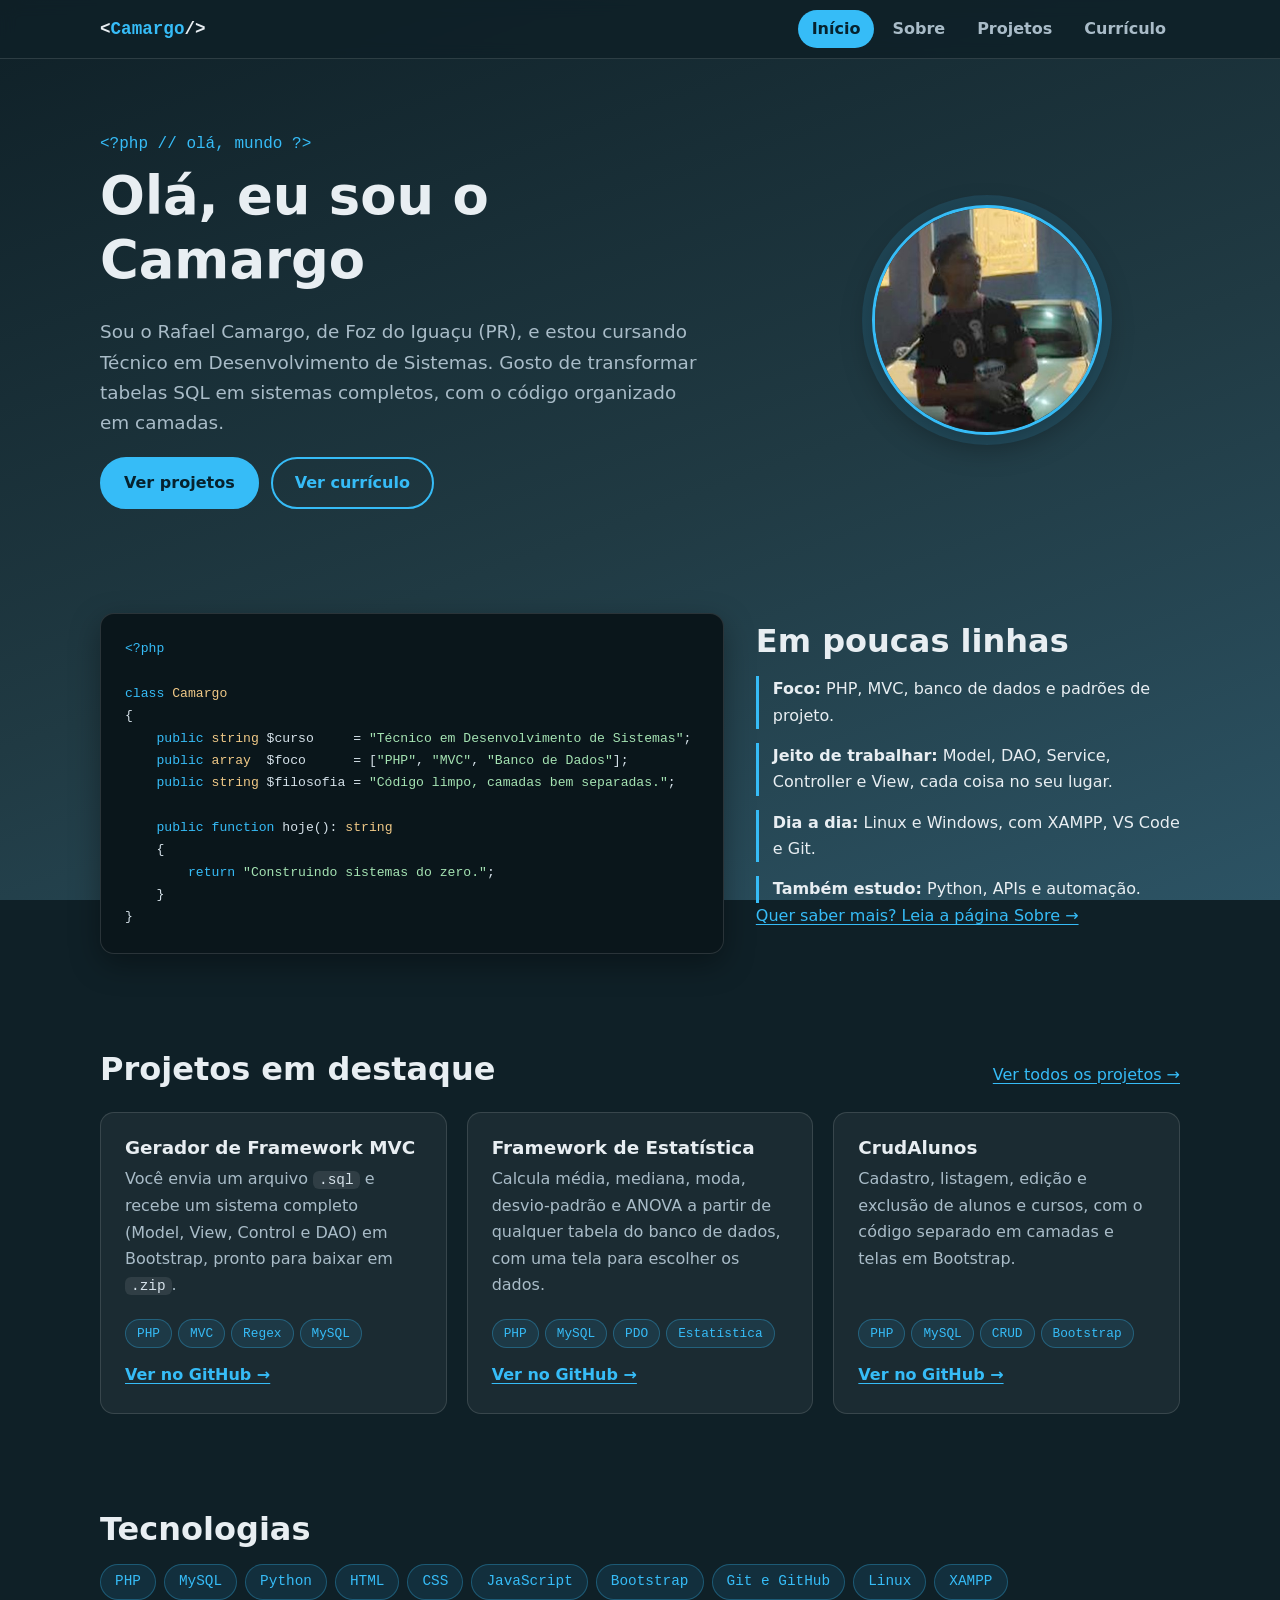
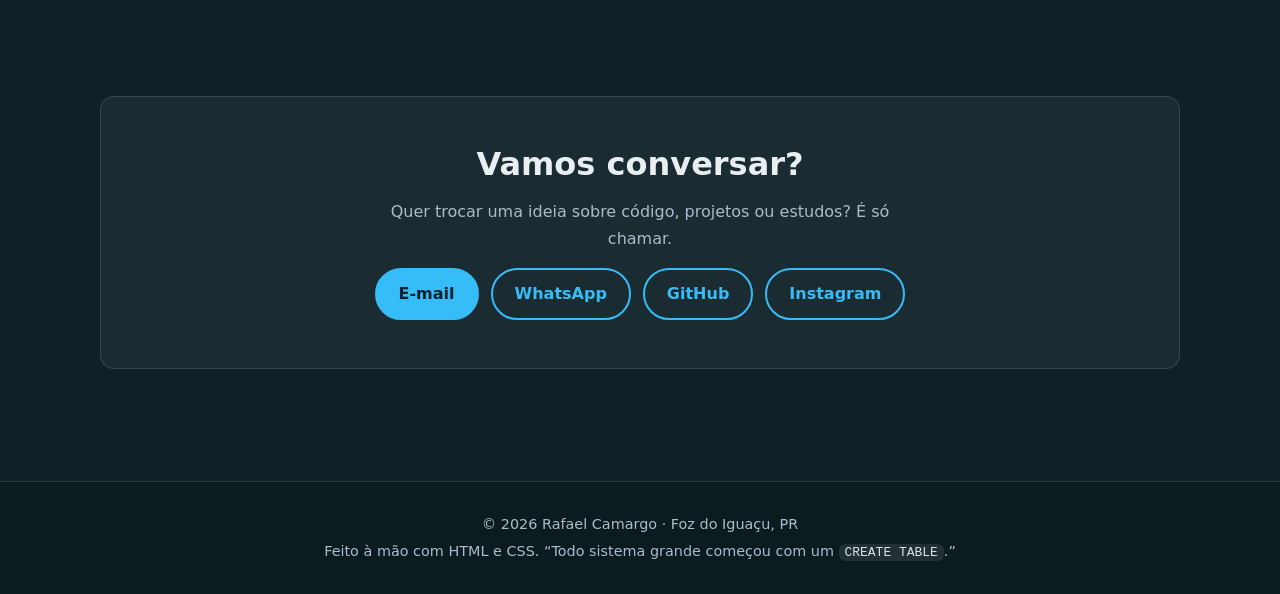
==== index.html @ 54883dc6 "Portfólio pessoal: página inicial, sobre, projetos e currículo Site estático feito só com HTML e CSS" ====
<!DOCTYPE html>
<html lang="pt-BR">
<head>
    <meta charset="UTF-8">
    <meta name="viewport" content="width=device-width, initial-scale=1">
    <title>Rafael Camargo | Portfólio</title>
    <meta name="description" content="Portfólio de Rafael Camargo, estudante de Desenvolvimento de Sistemas de Foz do Iguaçu (PR). PHP, MVC, banco de dados e Python.">
    <meta name="theme-color" content="#0f2027">

    <!-- Pré-visualização do link (WhatsApp, LinkedIn, etc.) -->
    <link rel="canonical" href="https://default138.github.io/">
    <meta property="og:type" content="website">
    <meta property="og:locale" content="pt_BR">
    <meta property="og:site_name" content="Rafael Camargo">
    <meta property="og:title" content="Rafael Camargo | Portfólio">
    <meta property="og:description" content="Estudante de Desenvolvimento de Sistemas de Foz do Iguaçu (PR). PHP, MVC, banco de dados e Python.">
    <meta property="og:url" content="https://default138.github.io/">
    <meta property="og:image" content="https://default138.github.io/img/foto.jpg">
    <meta property="og:image:alt" content="Foto de Rafael Camargo">
    <meta name="twitter:card" content="summary">

    <link rel="icon" type="image/svg+xml" href="img/favicon.svg">
    <link rel="stylesheet" href="css/style.css">
</head>
<body>

    <a class="skip-link" href="#conteudo">Pular para o conteúdo</a>

    <header class="site-header">
        <div class="container">
            <a class="brand" href="index.html">&lt;<span>Camargo</span>/&gt;</a>
            <nav aria-label="Menu principal">
                <ul class="nav">
                    <li><a href="index.html" aria-current="page">Início</a></li>
                    <li><a href="sobre.html">Sobre</a></li>
                    <li><a href="projetos.html">Projetos</a></li>
                    <li><a href="curriculo.html">Currículo</a></li>
                </ul>
            </nav>
        </div>
    </header>

    <main id="conteudo">

        <!-- Apresentação -->
        <section class="container hero">
            <div>
                <p class="kicker">&lt;?php // olá, mundo ?&gt;</p>
                <h1>Olá, eu sou o Camargo</h1>
                <p class="lead">
                    Sou o Rafael Camargo, de Foz do Iguaçu (PR), e estou cursando Técnico em Desenvolvimento de Sistemas.
                    Gosto de transformar tabelas SQL em sistemas completos, com o código organizado em camadas.
                </p>
                <div class="btn-row">
                    <a class="btn btn-primary" href="projetos.html">Ver projetos</a>
                    <a class="btn btn-outline" href="curriculo.html">Ver currículo</a>
                </div>
            </div>
            <img class="photo" src="img/foto.jpg" width="230" height="230" alt="Foto de Rafael Camargo">
        </section>

        <!-- Resumo -->
        <section class="container section" aria-labelledby="resumo">
            <div class="two-col">
                <pre class="code" aria-hidden="true"><code><span class="k">&lt;?php</span>

<span class="k">class</span> <span class="t">Camargo</span>
{
    <span class="k">public</span> <span class="t">string</span> $curso     = <span class="s">"Técnico em Desenvolvimento de Sistemas"</span>;
    <span class="k">public</span> <span class="t">array</span>  $foco      = [<span class="s">"PHP"</span>, <span class="s">"MVC"</span>, <span class="s">"Banco de Dados"</span>];
    <span class="k">public</span> <span class="t">string</span> $filosofia = <span class="s">"Código limpo, camadas bem separadas."</span>;

    <span class="k">public function</span> hoje(): <span class="t">string</span>
    {
        <span class="k">return</span> <span class="s">"Construindo sistemas do zero."</span>;
    }
}</code></pre>
                <div>
                    <h2 id="resumo">Em poucas linhas</h2>
                    <ul class="facts">
                        <li><strong>Foco:</strong> PHP, MVC, banco de dados e padrões de projeto.</li>
                        <li><strong>Jeito de trabalhar:</strong> Model, DAO, Service, Controller e View, cada coisa no seu lugar.</li>
                        <li><strong>Dia a dia:</strong> Linux e Windows, com XAMPP, VS Code e Git.</li>
                        <li><strong>Também estudo:</strong> Python, APIs e automação.</li>
                    </ul>
                    <p><a href="sobre.html">Quer saber mais? Leia a página Sobre &rarr;</a></p>
                </div>
            </div>
        </section>

        <!-- Projetos em destaque -->
        <section class="container section" aria-labelledby="destaques">
            <div class="section-title">
                <h2 id="destaques">Projetos em destaque</h2>
                <a href="projetos.html">Ver todos os projetos &rarr;</a>
            </div>
            <div class="grid">
                <article class="card">
                    <h3>Gerador de Framework MVC</h3>
                    <p>Você envia um arquivo <code>.sql</code> e recebe um sistema completo (Model, View, Control e DAO) em Bootstrap, pronto para baixar em <code>.zip</code>.</p>
                    <ul class="tags"><li>PHP</li><li>MVC</li><li>Regex</li><li>MySQL</li></ul>
                    <a class="card-link" href="https://github.com/Default138/FrameWork/tree/main/3Bim/Opcional/ProjetoUpdate" target="_blank" rel="noopener noreferrer">Ver no GitHub &rarr;</a>
                </article>
                <article class="card">
                    <h3>Framework de Estatística</h3>
                    <p>Calcula média, mediana, moda, desvio-padrão e ANOVA a partir de qualquer tabela do banco de dados, com uma tela para escolher os dados.</p>
                    <ul class="tags"><li>PHP</li><li>MySQL</li><li>PDO</li><li>Estatística</li></ul>
                    <a class="card-link" href="https://github.com/Default138/FrameWork/tree/main/4Bim/Projeto" target="_blank" rel="noopener noreferrer">Ver no GitHub &rarr;</a>
                </article>
                <article class="card">
                    <h3>CrudAlunos</h3>
                    <p>Cadastro, listagem, edição e exclusão de alunos e cursos, com o código separado em camadas e telas em Bootstrap.</p>
                    <ul class="tags"><li>PHP</li><li>MySQL</li><li>CRUD</li><li>Bootstrap</li></ul>
                    <a class="card-link" href="https://github.com/Default138/WebDom/tree/main/crudalunos" target="_blank" rel="noopener noreferrer">Ver no GitHub &rarr;</a>
                </article>
            </div>
        </section>

        <!-- Ferramentas -->
        <section class="container section" aria-labelledby="stack">
            <h2 id="stack">Tecnologias</h2>
            <ul class="chips">
                <li class="chip">PHP</li>
                <li class="chip">MySQL</li>
                <li class="chip">Python</li>
                <li class="chip">HTML</li>
                <li class="chip">CSS</li>
                <li class="chip">JavaScript</li>
                <li class="chip">Bootstrap</li>
                <li class="chip">Git e GitHub</li>
                <li class="chip">Linux</li>
                <li class="chip">XAMPP</li>
            </ul>
        </section>

        <!-- Contato -->
        <section class="container section" aria-labelledby="contato">
            <div class="cta">
                <h2 id="contato">Vamos conversar?</h2>
                <p>Quer trocar uma ideia sobre código, projetos ou estudos? É só chamar.</p>
                <div class="btn-row">
                    <a class="btn btn-primary" href="mailto:rafaelc.ifpr2024@gmail.com">E-mail</a>
                    <a class="btn btn-outline" href="https://wa.link/48gztm" target="_blank" rel="noopener noreferrer">WhatsApp</a>
                    <a class="btn btn-outline" href="https://github.com/Default138" target="_blank" rel="noopener noreferrer">GitHub</a>
                    <a class="btn btn-outline" href="https://www.instagram.com/eo_.camargo/" target="_blank" rel="noopener noreferrer">Instagram</a>
                </div>
            </div>
        </section>

    </main>

    <footer class="site-footer">
        <div class="container">
            <p>&copy; 2026 Rafael Camargo &middot; Foz do Iguaçu, PR</p>
            <p>Feito à mão com HTML e CSS. &ldquo;Todo sistema grande começou com um <code>CREATE TABLE</code>.&rdquo;</p>
        </div>
    </footer>

</body>
</html>
---- css/style.css ----
/* ==========================================================
   Portfólio - Rafael Camargo
   Só HTML + CSS (sem JavaScript, sem bibliotecas externas).

   Para mudar as cores do site inteiro, edite as variáveis
   logo abaixo (em :root).
   ========================================================== */

:root {
    --bg-1: #0f2027;
    --bg-2: #203a43;
    --bg-3: #2c5364;

    --surface: rgba(255, 255, 255, 0.05);
    --surface-hover: rgba(255, 255, 255, 0.09);
    --border: rgba(255, 255, 255, 0.13);

    --text: #e8eef2;
    --muted: #a9bcc8;
    --accent: #36bcf7;
    --accent-ink: #06222e;   /* cor do texto sobre o botão azul */

    --radius: 14px;
    --shadow: 0 10px 30px rgba(0, 0, 0, 0.35);

    --sans: system-ui, -apple-system, "Segoe UI", Roboto, "Helvetica Neue", Arial, sans-serif;
    --mono: ui-monospace, "Cascadia Code", "Fira Code", Consolas, Menlo, monospace;
}

/* ---------- Base ---------- */

* {
    box-sizing: border-box;
}

html {
    color-scheme: dark;
    scroll-behavior: smooth;
}

body {
    margin: 0;
    min-height: 100vh;
    display: flex;
    flex-direction: column;
    font-family: var(--sans);
    line-height: 1.65;
    color: var(--text);
    background-color: var(--bg-1);
    background-image: linear-gradient(160deg, var(--bg-1) 0%, var(--bg-2) 55%, var(--bg-3) 100%);
    background-attachment: fixed;
}

main {
    flex: 1;
}

h1, h2, h3 {
    line-height: 1.2;
    margin: 0 0 0.5em;
}

h1 { font-size: clamp(2.1rem, 5vw, 3.3rem); }
h2 { font-size: clamp(1.5rem, 3vw, 2rem); }
h3 { font-size: 1.15rem; }

p { margin: 0 0 1em; }

a {
    color: var(--accent);
    text-underline-offset: 3px;
}

a:hover {
    text-decoration-thickness: 2px;
}

a:focus-visible,
.btn:focus-visible {
    outline: 3px solid var(--accent);
    outline-offset: 3px;
    border-radius: 6px;
}

img {
    max-width: 100%;
    display: block;
}

ul { margin: 0; padding-left: 1.2em; }

.container {
    width: min(1080px, 100% - 40px);
    margin-inline: auto;
}

.muted { color: var(--muted); }

/* Trechos de código no meio do texto (blocos grandes usam a classe .code) */
:not(pre) > code {
    padding: 1px 6px;
    font-family: var(--mono);
    font-size: 0.9em;
    color: #d6e2ea;
    background: rgba(255, 255, 255, 0.09);
    border-radius: 6px;
}

/* Link "pular para o conteúdo" (aparece só para quem navega pelo teclado) */
.skip-link {
    position: absolute;
    left: 12px;
    top: -60px;
    z-index: 20;
    padding: 8px 14px;
    background: var(--accent);
    color: var(--accent-ink);
    border-radius: 8px;
    font-weight: 700;
    text-decoration: none;
}

.skip-link:focus {
    top: 12px;
}

/* ---------- Cabeçalho e menu ---------- */

.site-header {
    position: sticky;
    top: 0;
    z-index: 10;
    background: rgba(15, 32, 39, 0.85);
    backdrop-filter: blur(8px);
    border-bottom: 1px solid var(--border);
}

.site-header .container {
    display: flex;
    flex-wrap: wrap;            /* no celular o menu desce para a linha de baixo */
    align-items: center;
    justify-content: space-between;
    gap: 4px 24px;
    padding-block: 10px;
}

.brand {
    font-family: var(--mono);
    font-weight: 700;
    font-size: 1.1rem;
    color: var(--text);
    text-decoration: none;
}

.brand span { color: var(--accent); }

.nav {
    display: flex;
    flex-wrap: wrap;
    gap: 4px;
    list-style: none;
    padding: 0;
    margin: 0;
}

.nav a {
    display: block;
    padding: 6px 14px;
    border-radius: 999px;
    color: var(--muted);
    text-decoration: none;
    font-weight: 600;
}

.nav a:hover {
    color: var(--text);
    background: var(--surface-hover);
}

.nav a[aria-current="page"] {
    color: var(--accent-ink);
    background: var(--accent);
}

/* ---------- Botões ---------- */

.btn {
    display: inline-block;
    padding: 11px 22px;
    border-radius: 999px;
    border: 2px solid var(--accent);
    font-weight: 700;
    text-decoration: none;
    transition: transform 0.2s, background 0.2s;
}

.btn:hover {
    transform: translateY(-2px);
    text-decoration: none;
}

.btn-primary {
    background: var(--accent);
    color: var(--accent-ink);
}

.btn-outline {
    background: transparent;
    color: var(--accent);
}

.btn-outline:hover {
    background: rgba(54, 188, 247, 0.12);
}

.btn-row {
    display: flex;
    flex-wrap: wrap;
    gap: 12px;
}

/* ---------- Início (hero) ---------- */

.hero {
    display: grid;
    grid-template-columns: 1.25fr 0.75fr;
    align-items: center;
    gap: 48px;
    padding-block: 72px 56px;
}

.kicker {
    font-family: var(--mono);
    color: var(--accent);
    margin-bottom: 0.4em;
}

.hero .lead {
    font-size: 1.15rem;
    color: var(--muted);
    max-width: 52ch;
}

.photo {
    justify-self: center;
    width: 230px;
    height: 230px;
    border-radius: 50%;
    object-fit: cover;
    object-position: 40% 30%;
    border: 3px solid var(--accent);
    box-shadow: 0 0 0 10px rgba(54, 188, 247, 0.13), var(--shadow);
}

/* ---------- Seções ---------- */

.section {
    padding-block: 48px;
}

.section-title {
    display: flex;
    flex-wrap: wrap;
    align-items: baseline;
    justify-content: space-between;
    gap: 8px 24px;
    margin-bottom: 24px;
}

.section-title h2 { margin: 0; }

.page-head {
    padding-block: 56px 8px;
}

.page-head p {
    color: var(--muted);
    font-size: 1.1rem;
    max-width: 60ch;
}

/* ---------- Cartões e grades ---------- */

.grid {
    display: grid;
    gap: 20px;
    grid-template-columns: repeat(auto-fill, minmax(290px, 1fr));
}

.card {
    display: flex;
    flex-direction: column;
    padding: 24px;
    background: var(--surface);
    border: 1px solid var(--border);
    border-radius: var(--radius);
    transition: transform 0.2s, background 0.2s, border-color 0.2s;
}

.card:hover {
    transform: translateY(-4px);
    background: var(--surface-hover);
    border-color: rgba(54, 188, 247, 0.5);
}

.card h3 { margin-bottom: 0.4em; }

.card p {
    color: var(--muted);
    flex: 1;           /* empurra as tags e o link para o rodapé do cartão */
}

.card-link {
    margin-top: 14px;
    font-weight: 700;
}

.tags {
    display: flex;
    flex-wrap: wrap;
    gap: 6px;
    list-style: none;
    padding: 0;
    margin: 4px 0 0;
}

.tags li,
.chip {
    padding: 3px 11px;
    font-family: var(--mono);
    font-size: 0.8rem;
    color: var(--accent);
    background: rgba(54, 188, 247, 0.1);
    border: 1px solid rgba(54, 188, 247, 0.3);
    border-radius: 999px;
}

.chips {
    display: flex;
    flex-wrap: wrap;
    gap: 8px;
    list-style: none;
    padding: 0;
    margin: 0;
}

.chip {
    font-size: 0.9rem;
    padding: 5px 14px;
}

.skills {
    display: grid;
    gap: 16px;
    /* 6 cartões: 3 por linha no computador, 2 no tablet e 1 no celular */
    grid-template-columns: repeat(auto-fit, minmax(280px, 1fr));
}

.skills .card:hover {
    transform: none;
}

.skills h3 {
    margin-bottom: 0.9em;
    font-size: 0.9rem;
    color: var(--muted);
    text-transform: uppercase;
    letter-spacing: 0.06em;
}

/* ---------- Bloco de código (Início) ---------- */

.two-col {
    display: grid;
    grid-template-columns: minmax(0, 1.25fr) minmax(0, 0.85fr);
    gap: 32px;
    align-items: center;
}

.code {
    margin: 0;
    padding: 24px;
    overflow-x: auto;
    font-family: var(--mono);
    font-size: 0.82rem;
    line-height: 1.7;
    color: #d6e2ea;
    background: #0a161b;
    border: 1px solid var(--border);
    border-radius: var(--radius);
    box-shadow: var(--shadow);
}

.code .k { color: #36bcf7; }   /* palavras da linguagem */
.code .s { color: #a5e3b3; }   /* textos */
.code .t { color: #f0c987; }   /* tipos */
.code .c { color: #7d93a1; }   /* comentários */

.facts {
    list-style: none;
    padding: 0;
    display: grid;
    gap: 14px;
}

.facts li {
    padding-left: 14px;
    border-left: 3px solid var(--accent);
}

/* ---------- Citação ---------- */

blockquote {
    margin: 32px 0;
    padding: 18px 24px;
    font-size: 1.15rem;
    font-style: italic;
    background: var(--surface);
    border-left: 4px solid var(--accent);
    border-radius: 0 var(--radius) var(--radius) 0;
}

blockquote code {
    font-family: var(--mono);
    font-style: normal;
    color: var(--accent);
}

/* ---------- Linha do tempo ---------- */

.timeline {
    list-style: none;
    padding: 0 0 0 22px;
    margin: 0;
    border-left: 2px solid var(--border);
}

.timeline li {
    position: relative;
    padding: 0 0 26px 22px;
}

.timeline li::before {
    content: "";
    position: absolute;
    left: -30px;
    top: 7px;
    width: 14px;
    height: 14px;
    background: var(--accent);
    border: 3px solid var(--bg-2);
    border-radius: 50%;
}

.timeline time {
    display: block;
    font-family: var(--mono);
    font-size: 0.85rem;
    color: var(--accent);
}

.timeline p { margin: 0.2em 0 0; color: var(--muted); }

/* ---------- Tabela ---------- */

.table-wrap {
    overflow-x: auto;
    border: 1px solid var(--border);
    border-radius: var(--radius);
}

table {
    width: 100%;
    border-collapse: collapse;
}

th, td {
    padding: 14px 18px;
    text-align: left;
    vertical-align: top;
}

thead th {
    background: var(--surface-hover);
    font-size: 0.85rem;
    text-transform: uppercase;
    letter-spacing: 0.06em;
    color: var(--muted);
}

tbody tr + tr td,
tbody tr + tr th {
    border-top: 1px solid var(--border);
}

tbody th { white-space: nowrap; }

/* ---------- Currículo ---------- */

.cv {
    max-width: 820px;
    margin-inline: auto;
    padding: 40px;
    background: var(--surface);
    border: 1px solid var(--border);
    border-radius: var(--radius);
}

.cv-head {
    display: flex;
    flex-wrap: wrap;
    align-items: center;
    gap: 24px;
    padding-bottom: 24px;
    border-bottom: 1px solid var(--border);
}

.cv-head .photo {
    width: 120px;
    height: 120px;
    box-shadow: none;
    border-width: 2px;
}

.cv-head h1 { font-size: 2rem; margin: 0; }
.cv-head p { margin: 0.2em 0 0; color: var(--muted); }

.cv h2 {
    margin: 32px 0 12px;
    padding-bottom: 6px;
    font-size: 1.15rem;
    text-transform: uppercase;
    letter-spacing: 0.08em;
    color: var(--accent);
    border-bottom: 1px solid var(--border);
}

.cv li { margin-bottom: 8px; }

.cv-item h3 { margin: 0; font-size: 1.05rem; }

.cv-item .when {
    margin: 0 0 4px;
    font-family: var(--mono);
    font-size: 0.85rem;
    color: var(--muted);
}

.cv-item { margin-bottom: 18px; }
.cv-item p:last-child { margin-bottom: 0; }

.hint {
    margin-top: 20px;
    font-size: 0.9rem;
    color: var(--muted);
}

/* ---------- Faixa de contato ---------- */

.cta {
    text-align: center;
    padding: 48px 24px;
    background: var(--surface);
    border: 1px solid var(--border);
    border-radius: var(--radius);
}

.cta p {
    color: var(--muted);
    max-width: 50ch;
    margin-inline: auto;
}

.cta .btn-row { justify-content: center; }

/* ---------- Rodapé ---------- */

.site-footer {
    margin-top: 64px;
    padding-block: 28px;
    text-align: center;
    color: var(--muted);
    font-size: 0.9rem;
    border-top: 1px solid var(--border);
    background: rgba(10, 22, 27, 0.5);
}

.site-footer p { margin: 0.2em 0; }

/* ---------- Celular e tablet ---------- */

@media (max-width: 800px) {
    .hero,
    .two-col {
        grid-template-columns: minmax(0, 1fr);   /* minmax(0, ...) impede que um bloco largo estique a página */
        gap: 32px;
    }

    .hero {
        padding-block: 40px 32px;
    }

    .photo {
        grid-row: 1;           /* a foto vem antes do texto */
        width: 180px;
        height: 180px;
    }

    .cv { padding: 24px; }
}

/* Quem prefere menos movimento não vê as animações */
@media (prefers-reduced-motion: reduce) {
    * {
        transition: none !important;
        scroll-behavior: auto !important;
    }
}

/* ---------- Impressão (Ctrl+P no currículo vira um PDF limpo) ---------- */

@media print {
    body {
        background: #fff;
        color: #111;
        display: block;
    }

    .site-header,
    .site-footer,
    .skip-link,
    .hint,
    .no-print {
        display: none !important;
    }

    .cv {
        max-width: none;
        padding: 0;
        background: none;
        border: 0;
    }

    .cv h2 { color: #0b5d82; border-color: #bbb; }
    .cv-head, .cv-head p, .cv-item .when, a { color: #111; }
    .cv-head { border-color: #bbb; }
}
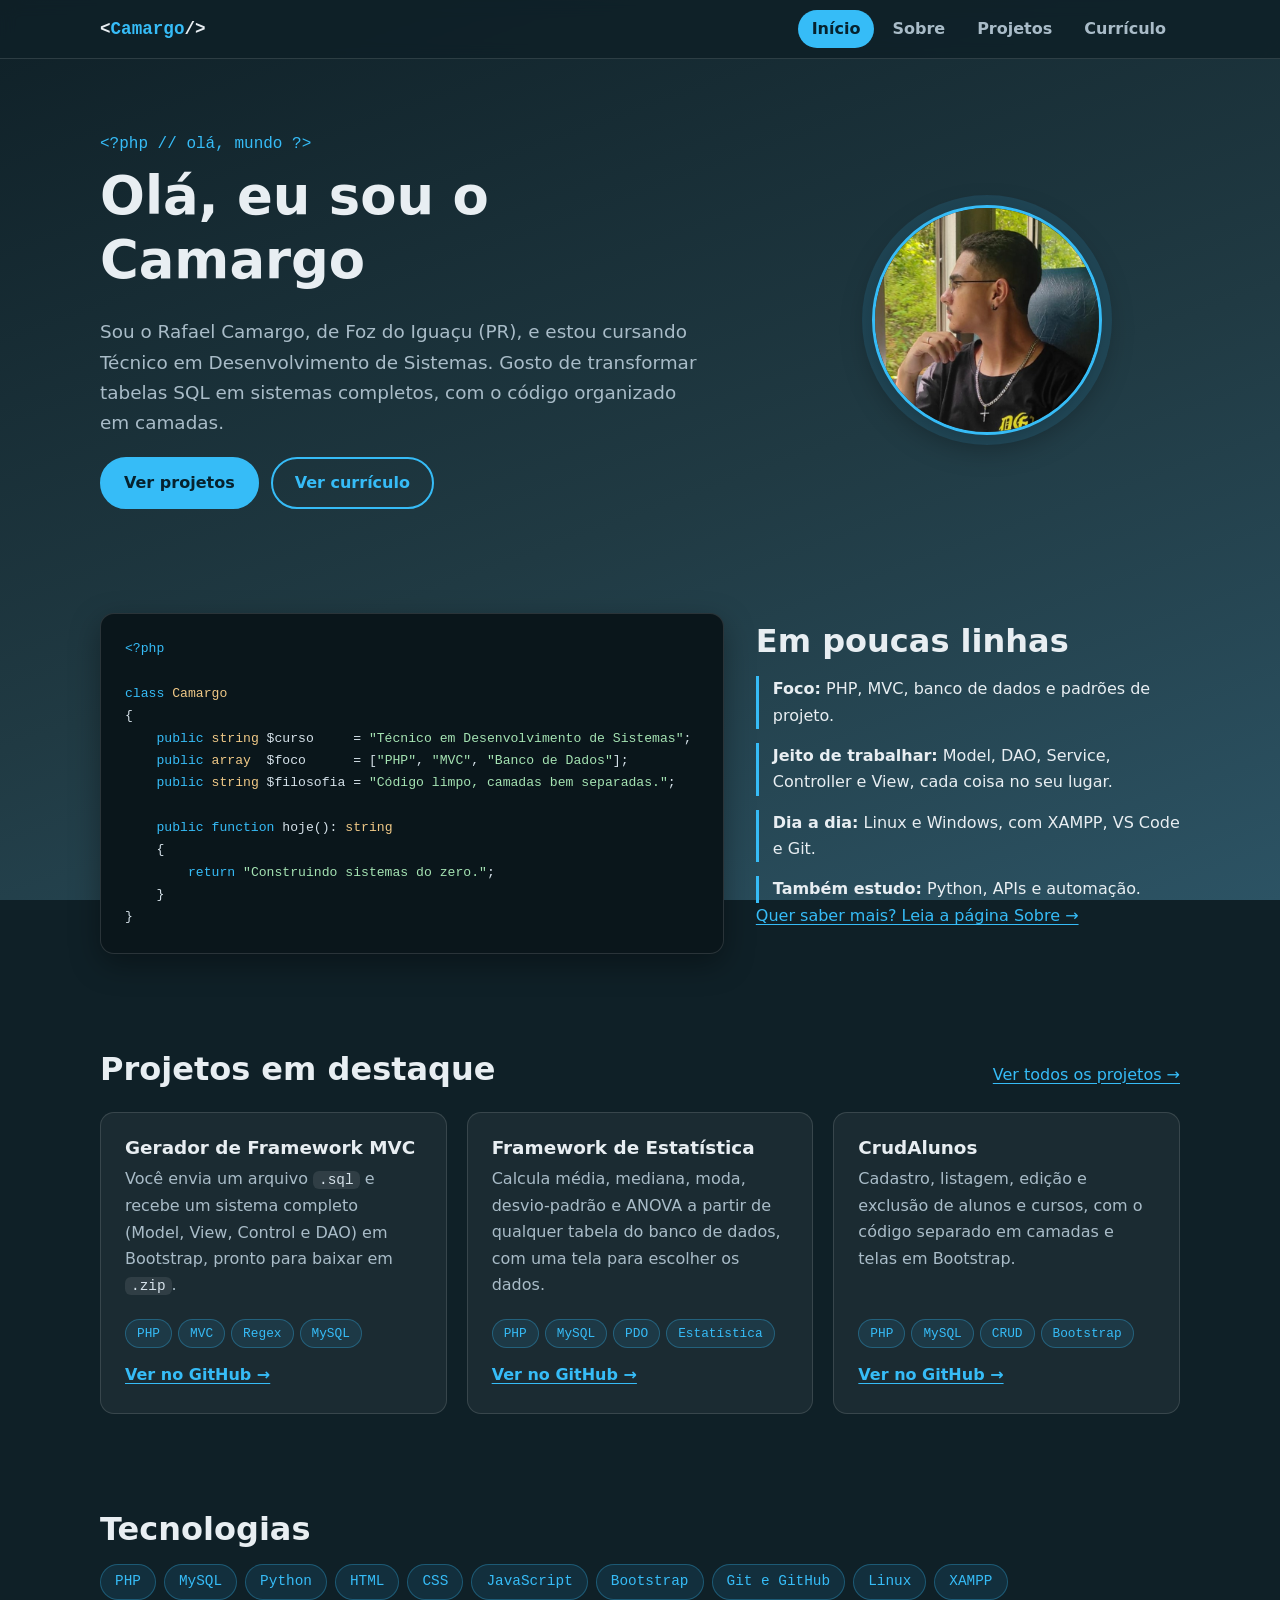
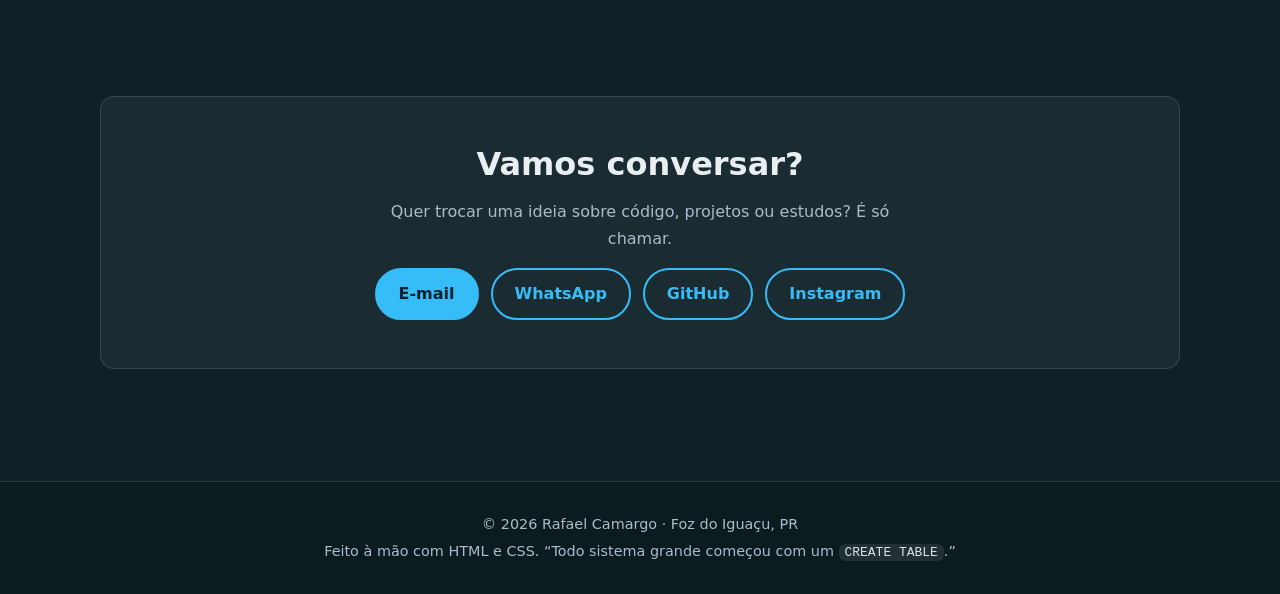
==== commit 703365e7: "Força os navegadores a carregarem a foto nova O endereço da foto passa a ser img/foto.jpg?v=2, para " ====
--- a/index.html
+++ b/index.html
@@ -15,7 +15,7 @@
     <meta property="og:title" content="Rafael Camargo | Portfólio">
     <meta property="og:description" content="Estudante de Desenvolvimento de Sistemas de Foz do Iguaçu (PR). PHP, MVC, banco de dados e Python.">
     <meta property="og:url" content="https://default138.github.io/">
-    <meta property="og:image" content="https://default138.github.io/img/foto.jpg">
+    <meta property="og:image" content="https://default138.github.io/img/foto.jpg?v=2">
     <meta property="og:image:alt" content="Foto de Rafael Camargo">
     <meta name="twitter:card" content="summary">
 
@@ -56,7 +56,7 @@
                     <a class="btn btn-outline" href="curriculo.html">Ver currículo</a>
                 </div>
             </div>
-            <img class="photo" src="img/foto.jpg" width="230" height="230" alt="Foto de Rafael Camargo">
+            <img class="photo" src="img/foto.jpg?v=2" width="230" height="230" alt="Foto de Rafael Camargo">
         </section>
 
         <!-- Resumo -->
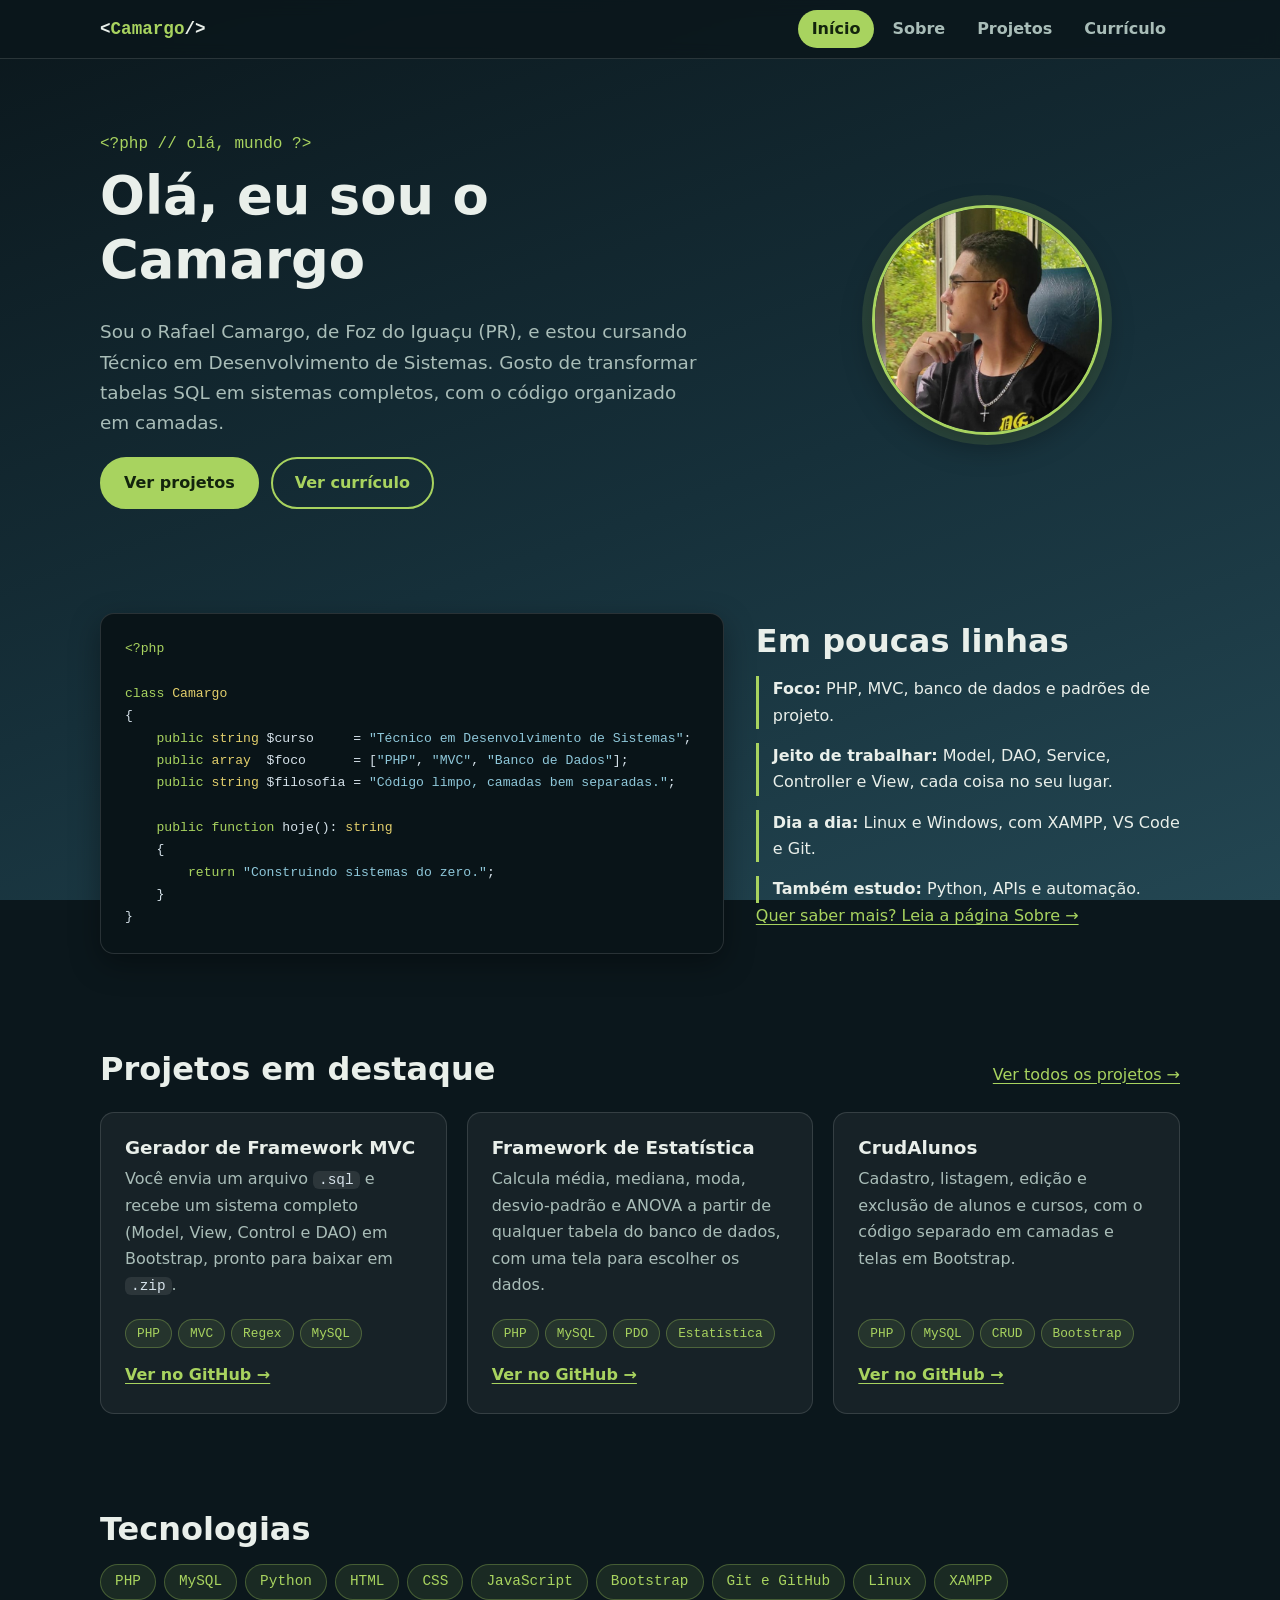
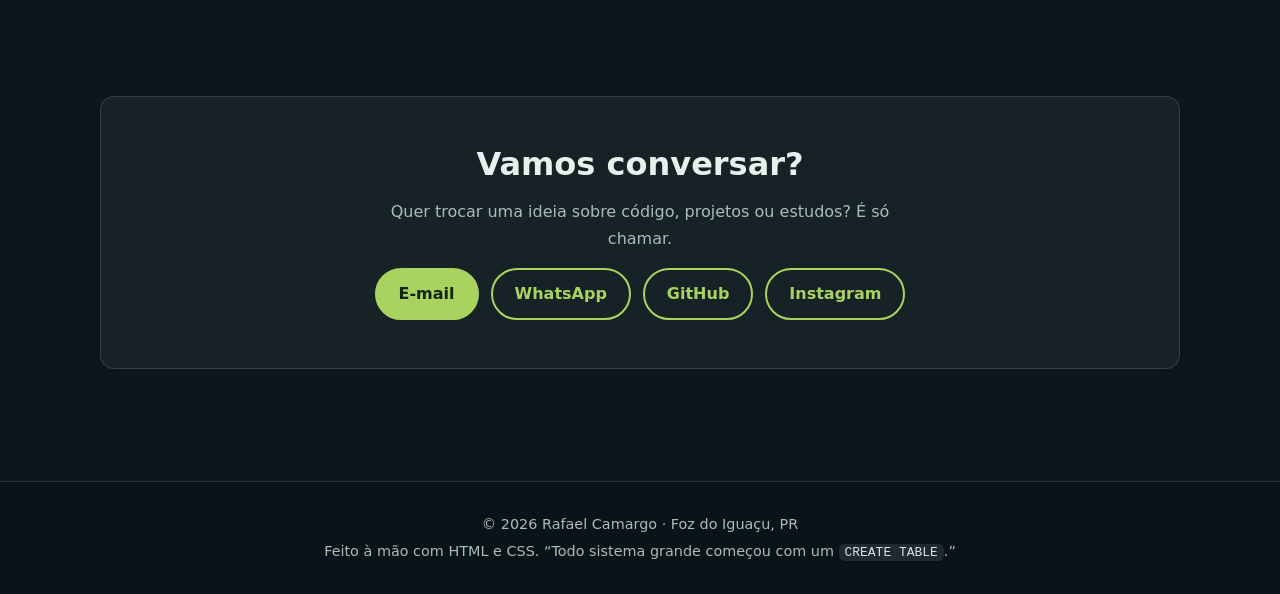
==== commit 06e2a5a3: "Paleta verde e azul tirada da foto e idade atualizada - Fundo no azul-petróleo do banco do trem e de" ====
--- a/index.html
+++ b/index.html
@@ -5,7 +5,7 @@
     <meta name="viewport" content="width=device-width, initial-scale=1">
     <title>Rafael Camargo | Portfólio</title>
     <meta name="description" content="Portfólio de Rafael Camargo, estudante de Desenvolvimento de Sistemas de Foz do Iguaçu (PR). PHP, MVC, banco de dados e Python.">
-    <meta name="theme-color" content="#0f2027">
+    <meta name="theme-color" content="#0b171c">
 
     <!-- Pré-visualização do link (WhatsApp, LinkedIn, etc.) -->
     <link rel="canonical" href="https://default138.github.io/">
@@ -19,8 +19,8 @@
     <meta property="og:image:alt" content="Foto de Rafael Camargo">
     <meta name="twitter:card" content="summary">
 
-    <link rel="icon" type="image/svg+xml" href="img/favicon.svg">
-    <link rel="stylesheet" href="css/style.css">
+    <link rel="icon" type="image/svg+xml" href="img/favicon.svg?v=2">
+    <link rel="stylesheet" href="css/style.css?v=2">
 </head>
 <body>
 
--- a/css/style.css
+++ b/css/style.css
@@ -7,18 +7,21 @@
    ========================================================== */
 
 :root {
-    --bg-1: #0f2027;
-    --bg-2: #203a43;
-    --bg-3: #2c5364;
+    /* Paleta tirada da foto de perfil: o azul-petróleo do banco do trem (fundo)
+       e o verde claro das folhas lá fora (destaque). */
+    --bg-1: #0b171c;          /* sombra do banco */
+    --bg-2: #16303a;          /* banco */
+    --bg-3: #234652;          /* banco iluminado */
 
     --surface: rgba(255, 255, 255, 0.05);
     --surface-hover: rgba(255, 255, 255, 0.09);
     --border: rgba(255, 255, 255, 0.13);
 
-    --text: #e8eef2;
-    --muted: #a9bcc8;
-    --accent: #36bcf7;
-    --accent-ink: #06222e;   /* cor do texto sobre o botão azul */
+    --text: #e9efea;
+    --muted: #a9bdb8;
+    --accent: #a8d35f;        /* verde das folhas */
+    --accent-rgb: 168, 211, 95;   /* o mesmo verde, para usar com transparência: rgba(var(--accent-rgb), 0.2) */
+    --accent-ink: #13240d;    /* cor do texto sobre o botão verde */
 
     --radius: 14px;
     --shadow: 0 10px 30px rgba(0, 0, 0, 0.35);
@@ -130,7 +133,7 @@
     position: sticky;
     top: 0;
     z-index: 10;
-    background: rgba(15, 32, 39, 0.85);
+    background: rgba(11, 23, 28, 0.85);
     backdrop-filter: blur(8px);
     border-bottom: 1px solid var(--border);
 }
@@ -210,7 +213,7 @@
 }
 
 .btn-outline:hover {
-    background: rgba(54, 188, 247, 0.12);
+    background: rgba(var(--accent-rgb), 0.12);
 }
 
 .btn-row {
@@ -249,7 +252,7 @@
     object-fit: cover;
     object-position: 40% 30%;
     border: 3px solid var(--accent);
-    box-shadow: 0 0 0 10px rgba(54, 188, 247, 0.13), var(--shadow);
+    box-shadow: 0 0 0 10px rgba(var(--accent-rgb), 0.13), var(--shadow);
 }
 
 /* ---------- Seções ---------- */
@@ -300,7 +303,7 @@
 .card:hover {
     transform: translateY(-4px);
     background: var(--surface-hover);
-    border-color: rgba(54, 188, 247, 0.5);
+    border-color: rgba(var(--accent-rgb), 0.5);
 }
 
 .card h3 { margin-bottom: 0.4em; }
@@ -330,8 +333,8 @@
     font-family: var(--mono);
     font-size: 0.8rem;
     color: var(--accent);
-    background: rgba(54, 188, 247, 0.1);
-    border: 1px solid rgba(54, 188, 247, 0.3);
+    background: rgba(var(--accent-rgb), 0.1);
+    border: 1px solid rgba(var(--accent-rgb), 0.3);
     border-radius: 999px;
 }
 
@@ -385,16 +388,16 @@
     font-size: 0.82rem;
     line-height: 1.7;
     color: #d6e2ea;
-    background: #0a161b;
+    background: #091418;
     border: 1px solid var(--border);
     border-radius: var(--radius);
     box-shadow: var(--shadow);
 }
 
-.code .k { color: #36bcf7; }   /* palavras da linguagem */
-.code .s { color: #a5e3b3; }   /* textos */
-.code .t { color: #f0c987; }   /* tipos */
-.code .c { color: #7d93a1; }   /* comentários */
+.code .k { color: #a8d35f; }   /* palavras da linguagem */
+.code .s { color: #8fc8da; }   /* textos */
+.code .t { color: #e3cf6c; }   /* tipos */
+.code .c { color: #7f9690; }   /* comentários */
 
 .facts {
     list-style: none;
@@ -582,7 +585,7 @@
     color: var(--muted);
     font-size: 0.9rem;
     border-top: 1px solid var(--border);
-    background: rgba(10, 22, 27, 0.5);
+    background: rgba(8, 18, 22, 0.5);
 }
 
 .site-footer p { margin: 0.2em 0; }
@@ -641,7 +644,7 @@
         border: 0;
     }
 
-    .cv h2 { color: #0b5d82; border-color: #bbb; }
+    .cv h2 { color: #3f6d1e; border-color: #bbb; }
     .cv-head, .cv-head p, .cv-item .when, a { color: #111; }
     .cv-head { border-color: #bbb; }
 }
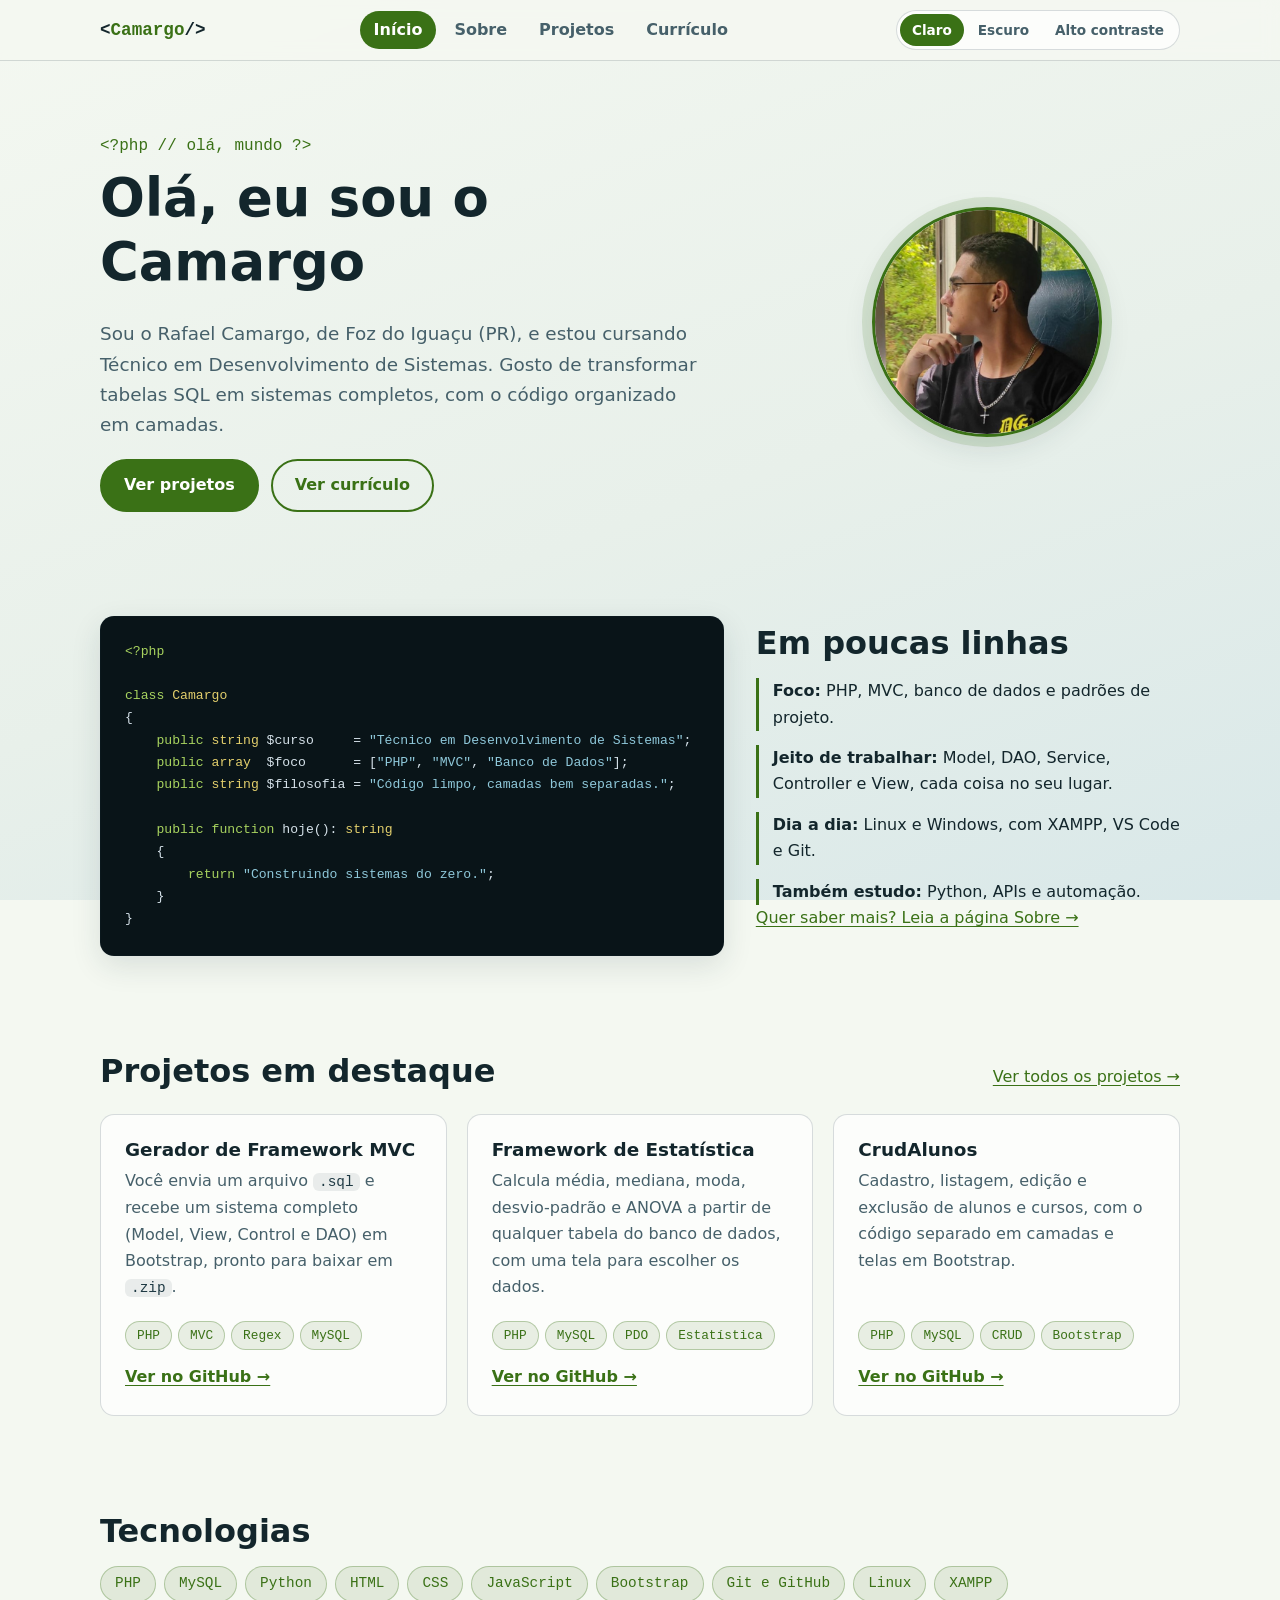
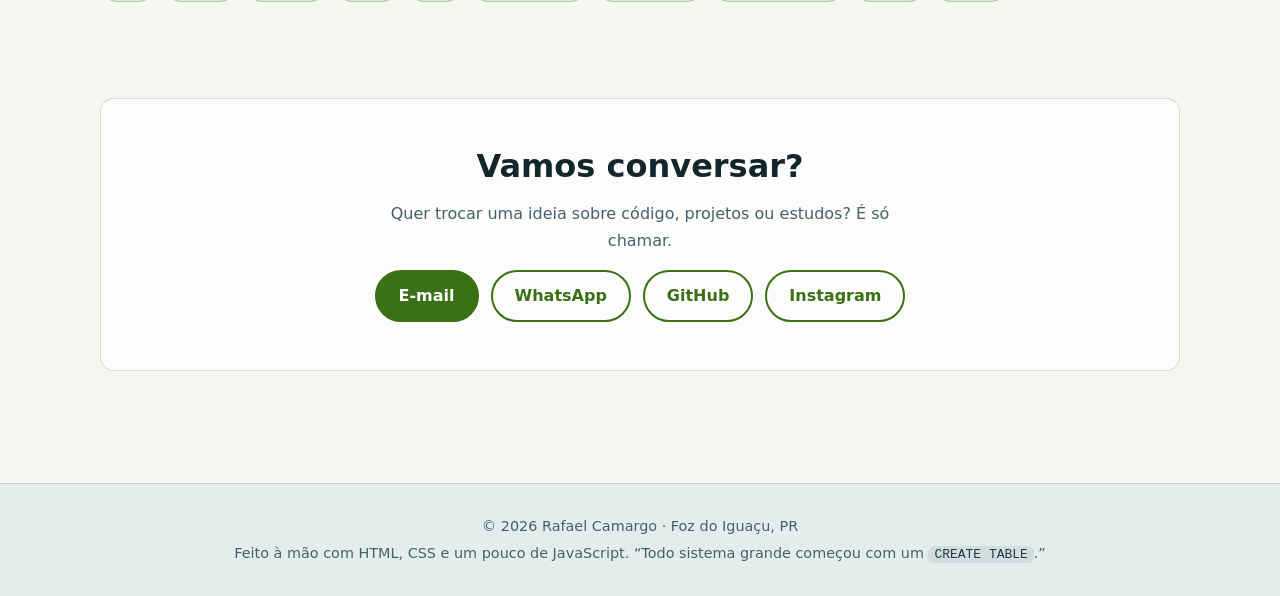
==== commit 91ff3f1d: "Adiciona seletor de tema: Claro, Escuro e Alto contraste - Botões no topo de todas as páginas; a esc" ====
--- a/index.html
+++ b/index.html
@@ -20,7 +20,21 @@
     <meta name="twitter:card" content="summary">
 
     <link rel="icon" type="image/svg+xml" href="img/favicon.svg?v=2">
-    <link rel="stylesheet" href="css/style.css?v=2">
+    <!-- Aplica o tema escolhido antes de desenhar a página (para não "piscar" com o tema errado) -->
+    <script>
+        (function () {
+            var t = null, url = /[?&]tema=(claro|escuro|contraste)/.exec(location.search);
+            try { t = url ? url[1] : localStorage.getItem('tema'); } catch (e) { t = url ? url[1] : null; }
+            if (t !== 'claro' && t !== 'escuro' && t !== 'contraste') {
+                var sistema = function (q) { return window.matchMedia && window.matchMedia(q).matches; };
+                t = sistema('(prefers-contrast: more)') ? 'contraste' : (sistema('(prefers-color-scheme: light)') ? 'claro' : 'escuro');
+            }
+            document.documentElement.setAttribute('data-theme', t);
+            document.documentElement.className += ' js';
+        })();
+    </script>
+    <link rel="stylesheet" href="css/style.css?v=3">
+    <script src="js/tema.js?v=1" defer></script>
 </head>
 <body>
 
@@ -37,6 +51,11 @@
                     <li><a href="curriculo.html">Currículo</a></li>
                 </ul>
             </nav>
+            <div class="theme-switch" role="group" aria-label="Tema do site">
+                <button type="button" data-tema="claro" aria-pressed="false">Claro</button>
+                <button type="button" data-tema="escuro" aria-pressed="false">Escuro</button>
+                <button type="button" data-tema="contraste" aria-pressed="false">Alto contraste</button>
+            </div>
         </div>
     </header>
 
@@ -152,7 +171,7 @@
     <footer class="site-footer">
         <div class="container">
             <p>&copy; 2026 Rafael Camargo &middot; Foz do Iguaçu, PR</p>
-            <p>Feito à mão com HTML e CSS. &ldquo;Todo sistema grande começou com um <code>CREATE TABLE</code>.&rdquo;</p>
+            <p>Feito à mão com HTML, CSS e um pouco de JavaScript. &ldquo;Todo sistema grande começou com um <code>CREATE TABLE</code>.&rdquo;</p>
         </div>
     </footer>
 
--- a/css/style.css
+++ b/css/style.css
@@ -1,6 +1,7 @@
 /* ==========================================================
    Portfólio - Rafael Camargo
-   Só HTML + CSS (sem JavaScript, sem bibliotecas externas).
+   HTML + CSS, com um pouco de JavaScript só para o seletor de tema
+   (js/tema.js). Sem bibliotecas externas.
 
    Para mudar as cores do site inteiro, edite as variáveis
    logo abaixo (em :root).
@@ -23,6 +24,19 @@
     --accent-rgb: 168, 211, 95;   /* o mesmo verde, para usar com transparência: rgba(var(--accent-rgb), 0.2) */
     --accent-ink: #13240d;    /* cor do texto sobre o botão verde */
 
+    /* Cores de partes específicas (mudam junto com o tema) */
+    --header-bg: rgba(11, 23, 28, 0.85);
+    --footer-bg: rgba(8, 18, 22, 0.5);
+    --inline-code-bg: rgba(255, 255, 255, 0.09);
+    --inline-code-text: #d6e2ea;
+    --code-bg: #091418;
+    --code-text: #d6e2ea;
+    --code-k: #a8d35f;
+    --code-s: #8fc8da;
+    --code-t: #e3cf6c;
+    --code-c: #7f9690;
+    --scheme: dark;
+
     --radius: 14px;
     --shadow: 0 10px 30px rgba(0, 0, 0, 0.35);
 
@@ -37,7 +51,7 @@
 }
 
 html {
-    color-scheme: dark;
+    color-scheme: var(--scheme);
     scroll-behavior: smooth;
 }
 
@@ -104,8 +118,8 @@
     padding: 1px 6px;
     font-family: var(--mono);
     font-size: 0.9em;
-    color: #d6e2ea;
-    background: rgba(255, 255, 255, 0.09);
+    color: var(--inline-code-text);
+    background: var(--inline-code-bg);
     border-radius: 6px;
 }
 
@@ -133,7 +147,7 @@
     position: sticky;
     top: 0;
     z-index: 10;
-    background: rgba(11, 23, 28, 0.85);
+    background: var(--header-bg);
     backdrop-filter: blur(8px);
     border-bottom: 1px solid var(--border);
 }
@@ -143,7 +157,7 @@
     flex-wrap: wrap;            /* no celular o menu desce para a linha de baixo */
     align-items: center;
     justify-content: space-between;
-    gap: 4px 24px;
+    gap: 8px 16px;
     padding-block: 10px;
 }
 
@@ -159,6 +173,7 @@
 
 .nav {
     display: flex;
+    margin-left: auto;
     flex-wrap: wrap;
     gap: 4px;
     list-style: none;
@@ -387,17 +402,17 @@
     font-family: var(--mono);
     font-size: 0.82rem;
     line-height: 1.7;
-    color: #d6e2ea;
-    background: #091418;
+    color: var(--code-text);
+    background: var(--code-bg);
     border: 1px solid var(--border);
     border-radius: var(--radius);
     box-shadow: var(--shadow);
 }
 
-.code .k { color: #a8d35f; }   /* palavras da linguagem */
-.code .s { color: #8fc8da; }   /* textos */
-.code .t { color: #e3cf6c; }   /* tipos */
-.code .c { color: #7f9690; }   /* comentários */
+.code .k { color: var(--code-k); }   /* palavras da linguagem */
+.code .s { color: var(--code-s); }   /* textos */
+.code .t { color: var(--code-t); }   /* tipos */
+.code .c { color: var(--code-c); }   /* comentários */
 
 .facts {
     list-style: none;
@@ -585,10 +600,129 @@
     color: var(--muted);
     font-size: 0.9rem;
     border-top: 1px solid var(--border);
-    background: rgba(8, 18, 22, 0.5);
+    background: var(--footer-bg);
 }
 
 .site-footer p { margin: 0.2em 0; }
+
+/* ---------- Seletor de tema ---------- */
+
+/* Sem JavaScript o seletor não funcionaria, então só aparece quando há JS */
+.theme-switch {
+    display: none;
+    gap: 2px;
+    padding: 3px;
+    background: var(--surface);
+    border: 1px solid var(--border);
+    border-radius: 999px;
+}
+
+.js .theme-switch {
+    display: inline-flex;
+}
+
+.theme-switch button {
+    padding: 5px 12px;
+    font: inherit;
+    font-size: 0.85rem;
+    font-weight: 600;
+    color: var(--muted);
+    background: transparent;
+    border: 0;
+    border-radius: 999px;
+    cursor: pointer;
+}
+
+.theme-switch button:hover {
+    color: var(--text);
+    background: var(--surface-hover);
+}
+
+.theme-switch button[aria-pressed="true"] {
+    color: var(--accent-ink);
+    background: var(--accent);
+}
+
+.theme-switch button:focus-visible {
+    outline: 3px solid var(--accent);
+    outline-offset: 2px;
+}
+
+/* ---------- Tema claro ---------- */
+
+:root[data-theme="claro"] {
+    --bg-1: #f4f8f1;
+    --bg-2: #e8f0ea;
+    --bg-3: #d9e8e9;
+
+    --surface: rgba(255, 255, 255, 0.7);
+    --surface-hover: #ffffff;
+    --border: rgba(22, 48, 58, 0.16);
+
+    --text: #13262c;
+    --muted: #46606a;
+    --accent: #3a7116;          /* verde das folhas, mais escuro para ler bem no fundo claro */
+    --accent-rgb: 58, 113, 22;
+    --accent-ink: #ffffff;
+
+    --header-bg: rgba(244, 248, 241, 0.9);
+    --footer-bg: rgba(217, 232, 233, 0.6);
+    --inline-code-bg: rgba(22, 48, 58, 0.08);
+    --inline-code-text: #1f3a44;
+    --shadow: 0 10px 30px rgba(22, 48, 58, 0.12);
+    --scheme: light;
+    /* o bloco de código continua escuro, como num editor */
+}
+
+/* ---------- Tema alto contraste ---------- */
+
+:root[data-theme="contraste"] {
+    --bg-1: #000000;
+    --bg-2: #000000;
+    --bg-3: #000000;
+
+    --surface: #000000;
+    --surface-hover: #1f1f1f;
+    --border: #ffffff;
+
+    --text: #ffffff;
+    --muted: #f0f0f0;
+    --accent: #ffff00;
+    --accent-rgb: 255, 255, 0;
+    --accent-ink: #000000;
+
+    --header-bg: #000000;
+    --footer-bg: #000000;
+    --inline-code-bg: #000000;
+    --inline-code-text: #ffffff;
+    --code-bg: #000000;
+    --code-text: #ffffff;
+    --code-k: #ffff00;
+    --code-s: #00ffff;
+    --code-t: #ffffff;
+    --code-c: #e0e0e0;
+    --shadow: none;
+    --scheme: dark;
+}
+
+:root[data-theme="contraste"] .tags li,
+:root[data-theme="contraste"] .chip,
+:root[data-theme="contraste"] :not(pre) > code {
+    background: transparent;
+    border: 1px solid var(--accent);
+}
+
+:root[data-theme="contraste"] .card:hover {
+    border-color: var(--accent);
+}
+
+:root[data-theme="contraste"] .btn {
+    border-width: 3px;
+}
+
+:root[data-theme="contraste"] a {
+    text-decoration-thickness: 2px;
+}
 
 /* ---------- Celular e tablet ---------- */
 
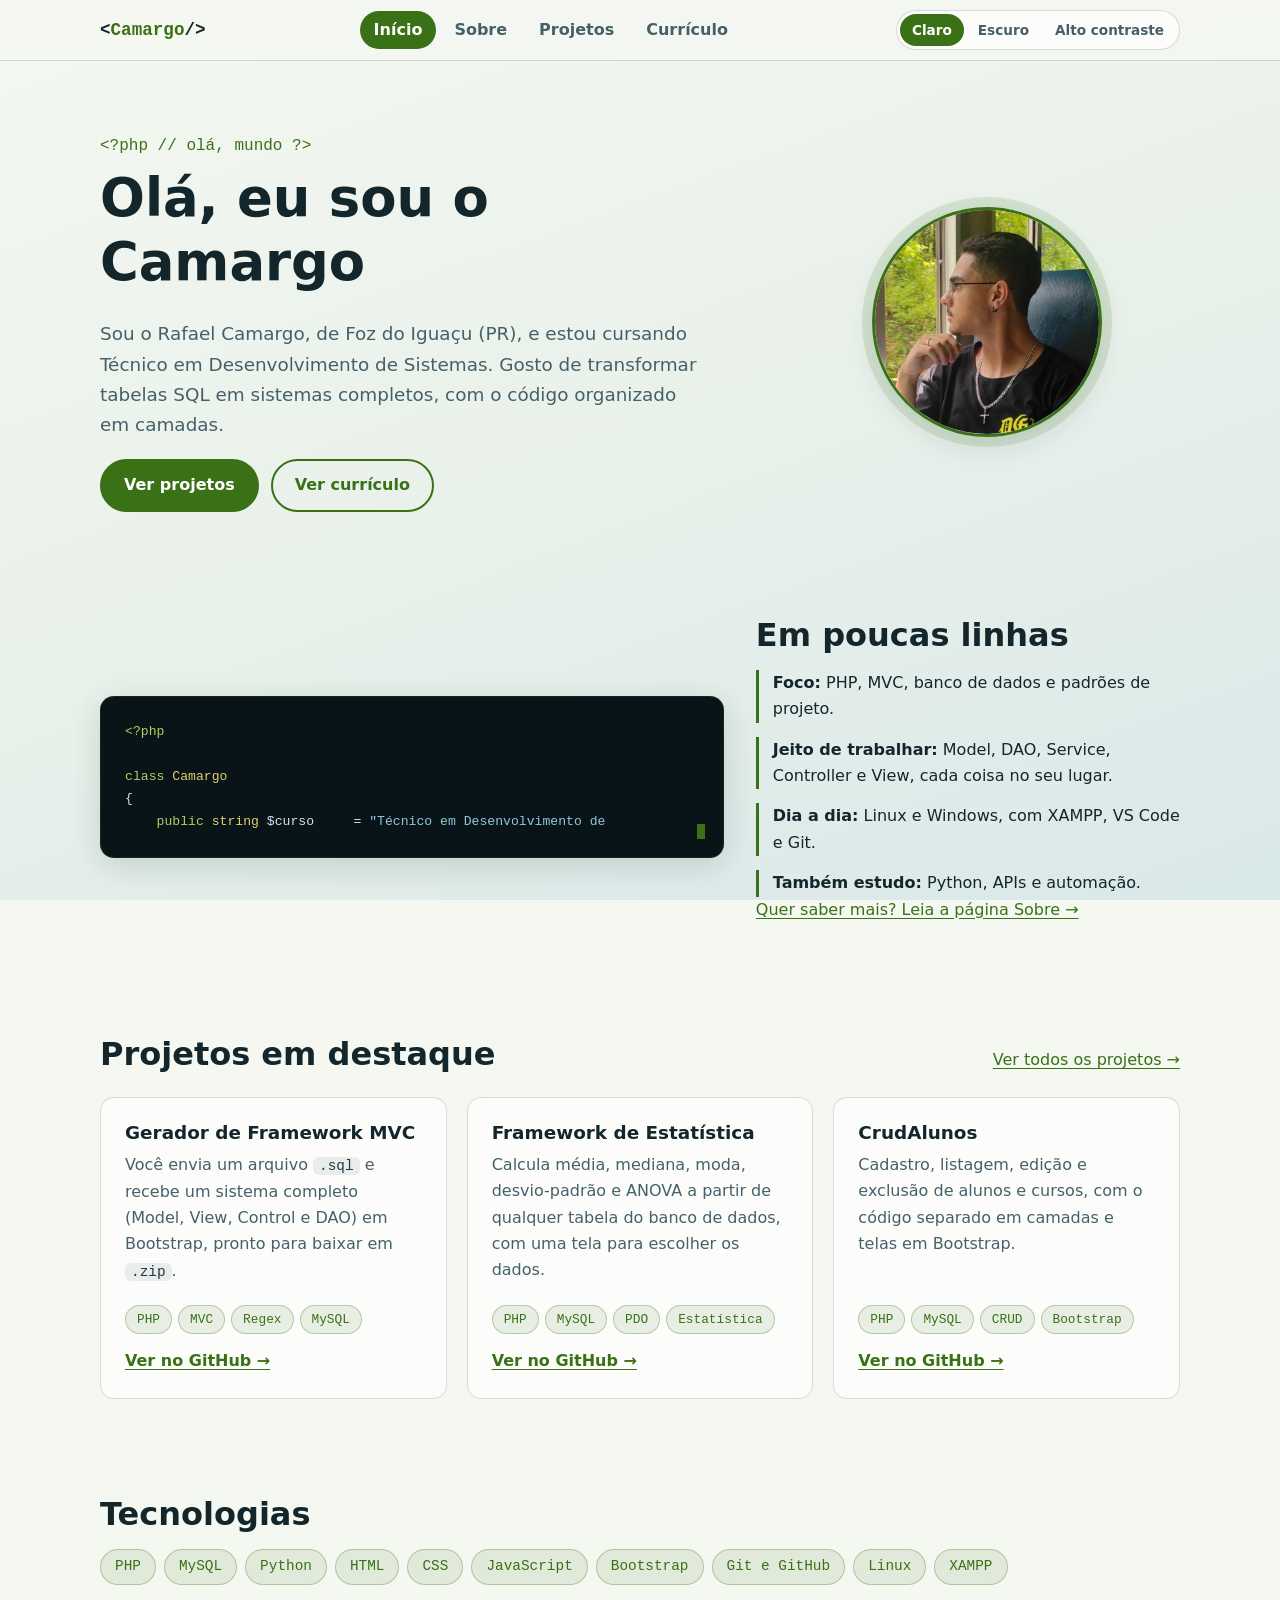
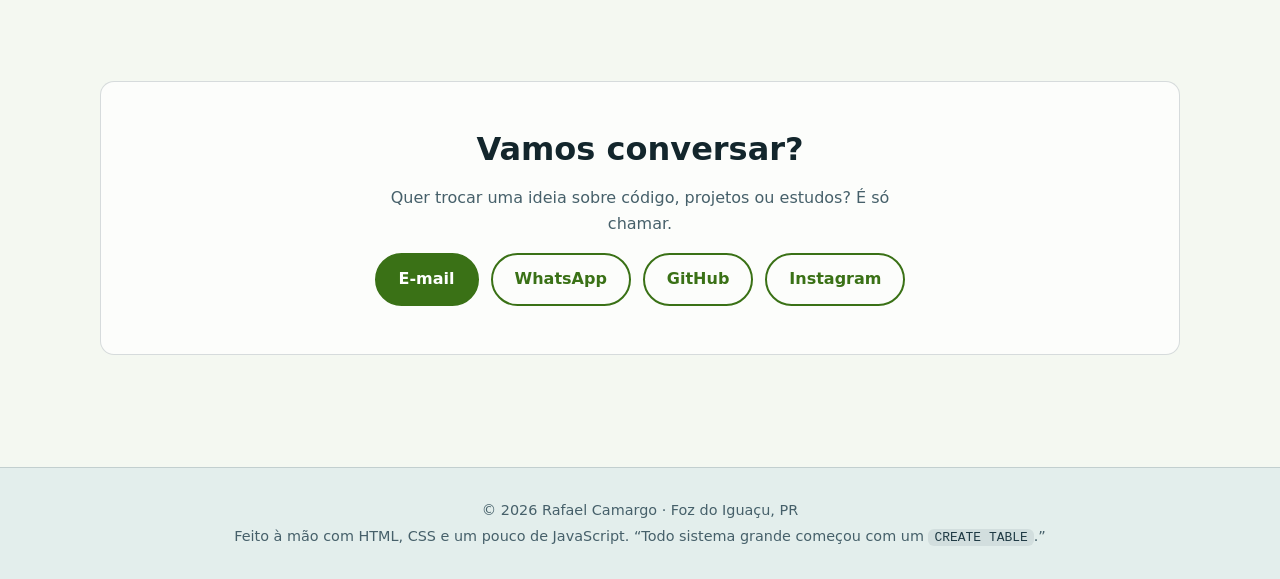
==== commit e68ee296: "Integra animações leves ao portfólio" ====
--- a/index.html
+++ b/index.html
@@ -33,8 +33,9 @@
             document.documentElement.className += ' js';
         })();
     </script>
-    <link rel="stylesheet" href="css/style.css?v=3">
+    <link rel="stylesheet" href="css/style.css?v=4">
     <script src="js/tema.js?v=1" defer></script>
+    <script src="js/animacoes.js?v=1" defer></script>
 </head>
 <body>
 
@@ -81,7 +82,7 @@
         <!-- Resumo -->
         <section class="container section" aria-labelledby="resumo">
             <div class="two-col">
-                <pre class="code" aria-hidden="true"><code><span class="k">&lt;?php</span>
+                <pre class="code typing-code" aria-label="Exemplo de código PHP que apresenta meus estudos e objetivos"><code><span class="k">&lt;?php</span>
 
 <span class="k">class</span> <span class="t">Camargo</span>
 {
--- a/css/style.css
+++ b/css/style.css
@@ -782,3 +782,134 @@
     .cv-head, .cv-head p, .cv-item .when, a { color: #111; }
     .cv-head { border-color: #bbb; }
 }
+
+
+/* ==========================================================
+   Camada de movimento: entrada suave, profundidade e editor
+   ========================================================== */
+
+:root {
+    --motion-fast: 180ms;
+    --motion-normal: 420ms;
+    --motion-ease: cubic-bezier(.2, .7, .2, 1);
+}
+
+html { scroll-padding-top: 90px; }
+
+.site-header {
+    transition: background var(--motion-normal) ease, border-color var(--motion-normal) ease;
+}
+
+.brand { transition: color var(--motion-fast) ease, letter-spacing var(--motion-fast) ease; }
+.brand:hover { letter-spacing: .04em; }
+
+.nav a,
+.theme-switch button {
+    transition: color var(--motion-fast) ease, background var(--motion-fast) ease,
+                transform var(--motion-fast) var(--motion-ease);
+}
+
+.nav a:hover { transform: translateY(-2px); }
+
+.btn {
+    position: relative;
+    overflow: hidden;
+    isolation: isolate;
+    transition: transform var(--motion-fast) var(--motion-ease),
+                box-shadow var(--motion-fast) ease,
+                background var(--motion-fast) ease;
+}
+.btn::before {
+    content: "";
+    position: absolute;
+    inset: 0;
+    z-index: -1;
+    background: linear-gradient(110deg, transparent 20%, rgba(255,255,255,.22), transparent 80%);
+    transform: translateX(-120%);
+    transition: transform 550ms ease;
+}
+.btn:hover::before { transform: translateX(120%); }
+.btn-primary:hover { box-shadow: 0 8px 26px rgba(var(--accent-rgb), .24); }
+
+.card {
+    position: relative;
+    overflow: hidden;
+    transform: translateZ(0);
+    transition: transform 260ms var(--motion-ease), background 260ms ease,
+                border-color 260ms ease, box-shadow 260ms ease;
+}
+.card::before {
+    content: "";
+    position: absolute;
+    inset: 0 auto 0 0;
+    width: 3px;
+    background: var(--accent);
+    transform: scaleY(0);
+    transform-origin: bottom;
+    transition: transform 260ms var(--motion-ease);
+}
+.card:hover {
+    transform: translateY(-7px);
+    box-shadow: 0 16px 36px rgba(0,0,0,.18);
+}
+.card:hover::before { transform: scaleY(1); }
+.card-link { display: inline-flex; width: fit-content; transition: gap 180ms ease; }
+.card-link:hover { letter-spacing: .01em; }
+
+.photo {
+    transition: transform 500ms var(--motion-ease), box-shadow 500ms ease;
+}
+.photo:hover {
+    transform: translateY(-4px) scale(1.025);
+    box-shadow: 0 0 0 12px rgba(var(--accent-rgb), .16), 0 18px 42px rgba(0,0,0,.28);
+}
+
+/* Os elementos só começam ocultos quando o JavaScript está ativo. */
+.js .reveal {
+    opacity: 0;
+    transform: translateY(22px);
+    transition: opacity 650ms var(--motion-ease),
+                transform 650ms var(--motion-ease);
+    transition-delay: var(--reveal-delay, 0ms);
+}
+.js .reveal.is-visible {
+    opacity: 1;
+    transform: translateY(0);
+}
+
+/* Editor com brilho discreto e cursor piscando durante a digitação. */
+.typing-code {
+    position: relative;
+    overflow: hidden;
+    border-color: rgba(var(--accent-rgb), .22);
+    box-shadow: var(--shadow), 0 0 34px rgba(var(--accent-rgb), .045);
+}
+.typing-code::after {
+    content: "";
+    position: absolute;
+    right: 18px;
+    bottom: 18px;
+    width: 8px;
+    height: 1.15em;
+    background: var(--accent);
+    opacity: 0;
+    animation: code-caret 850ms steps(2, start) infinite;
+}
+.typing-code:not(.typing-done)::after { opacity: 1; }
+@keyframes code-caret { to { opacity: 0; } }
+
+@media (max-width: 800px) {
+    .js .reveal { transform: translateY(14px); }
+    .card:hover { transform: translateY(-3px); }
+}
+
+@media (prefers-reduced-motion: reduce) {
+    .js .reveal,
+    .js .reveal.is-visible {
+        opacity: 1;
+        transform: none;
+        transition: none;
+    }
+    .typing-code::after { display: none; }
+    .card, .photo, .btn, .nav a { transition: none !important; }
+}
